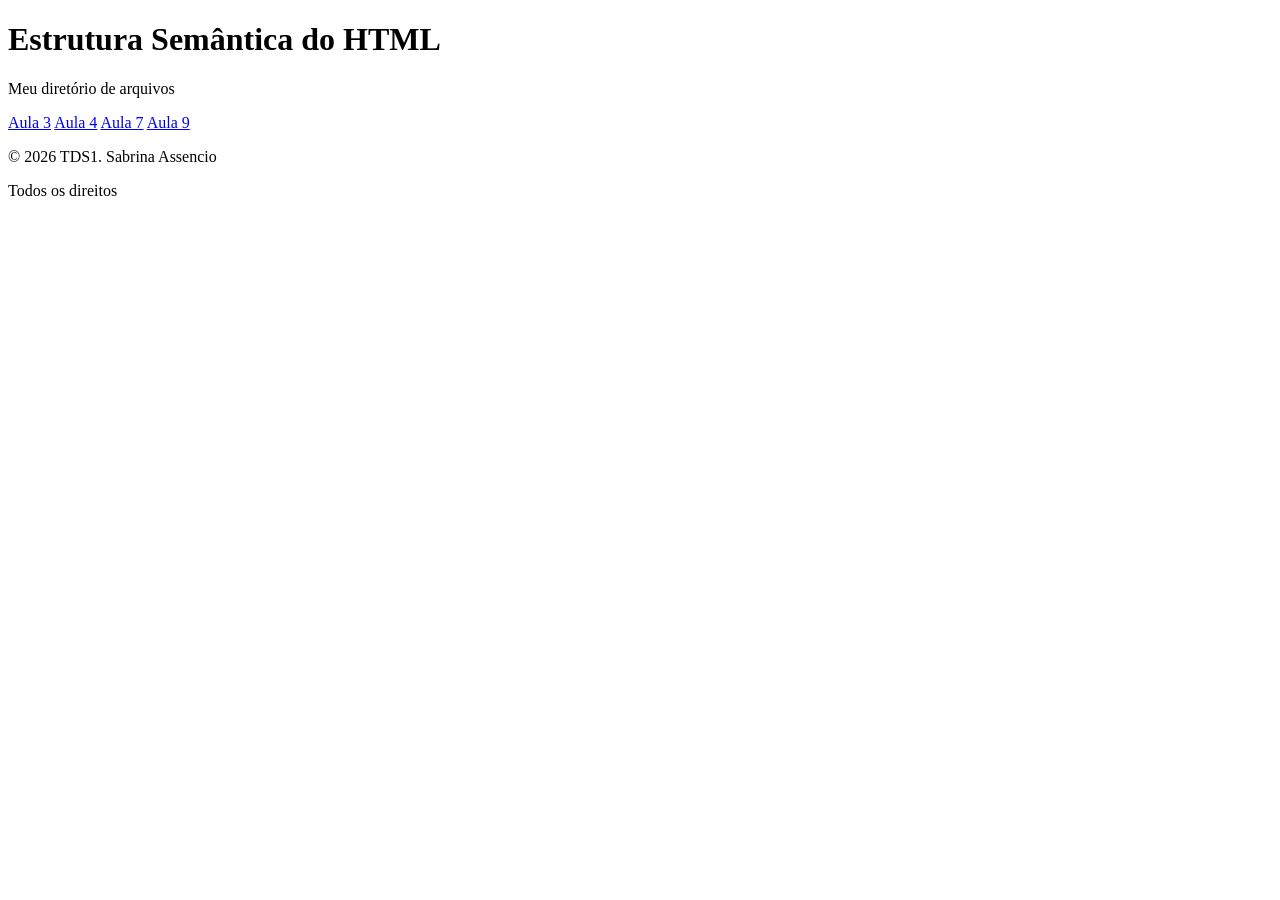
==== index.html @ 38d337f9 "Criação da aula 9 Adição de div e card  para destaque e produtos esgotado" ====
<!DOCTYPE html>
<html lang="pt-br">
<head>
    <meta charset="UTF-8">
    <meta name="viewport" content="width=device-width, initial-scale=1.0">
    <title>Estrutura Semântica do HTML</title>
</head>
<body>
    <!-- Cababeçalho da página - esta linha é um comentário -->
    <header>
        <h1>Estrutura Semântica do HTML</h1>
    </header>
    <!--Conteúdo principal da página-->
    <main>
        <p>Meu diretório de arquivos</p>
        <a href="/aula3/index.html">Aula 3</a>
          <a href="/aula4/index.html">Aula 4</a>
           <a href="/aula7/tabela.html">Aula 7</a>
           <a href="/aula9/index.html">Aula 9</a>
    </main>
    <!-- Rodapé da página esta linha é um comentário -->
    <footer>
        <p>&copy; 2026 TDS1. Sabrina Assencio</p>
        <p>Todos os direitos </p>
    </footer>
</body>
</html>
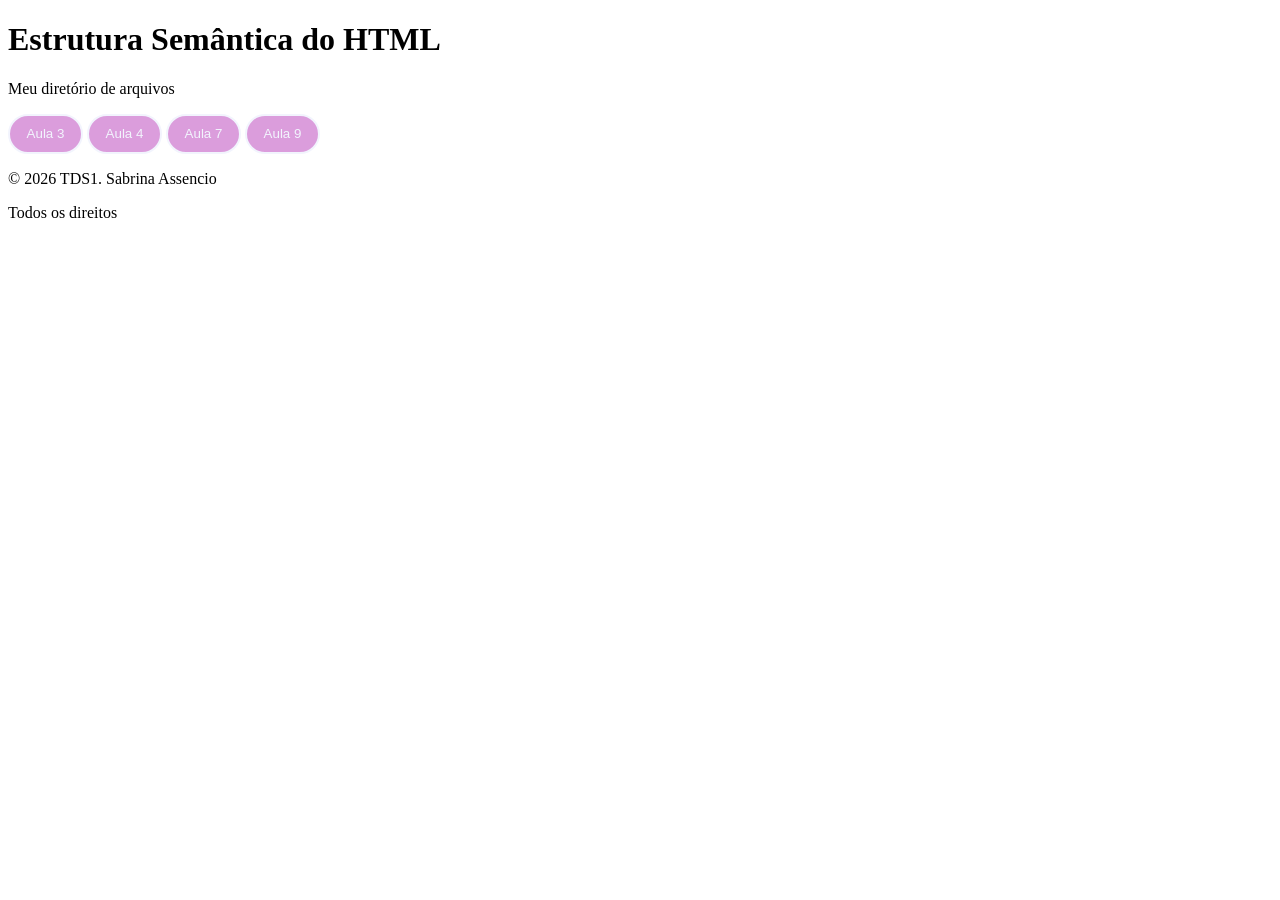
==== commit 41d07aa8: "Botões" ====
--- a/index.html
+++ b/index.html
@@ -13,10 +13,42 @@
     <!--Conteúdo principal da página-->
     <main>
         <p>Meu diretório de arquivos</p>
-        <a href="/aula3/index.html">Aula 3</a>
-          <a href="/aula4/index.html">Aula 4</a>
-           <a href="/aula7/tabela.html">Aula 7</a>
-           <a href="/aula9/index.html">Aula 9</a>
+        <a href="/aula3/index.html">
+            <button
+                 style = "background-color:
+             #da9bdcf8;
+             width: 75px; height : 40px;
+             color: #F2F4FD;
+             border : 2px solid #F2F4FD;
+             border-radius:35px">Aula 3</button></a>
+
+          <a href="/aula4/index.html">
+            <button
+                 style = "background-color:
+             #da9bdcf8;
+             width: 75px; height : 40px;
+             color: #F2F4FD;
+             border : 2px solid #F2F4FD;
+             border-radius:35px">Aula 4</button></a>
+
+           <a href="/aula7/tabela.html">
+            <button
+                 style = "background-color:
+             #da9bdcf8;
+             width: 75px; height : 40px;
+             color: #F2F4FD;
+             border : 2px solid #F2F4FD;
+             border-radius:35px">Aula 7</button></a>
+
+           <a href="./aula9/index.html">
+                <button
+                 style = "background-color:
+             #da9bdcf8;
+             width: 75px; height : 40px;
+             color: #F2F4FD;
+             border : 2px solid #F2F4FD;
+             border-radius:35px">Aula 9</button></a>
+
     </main>
     <!-- Rodapé da página esta linha é um comentário -->
     <footer>
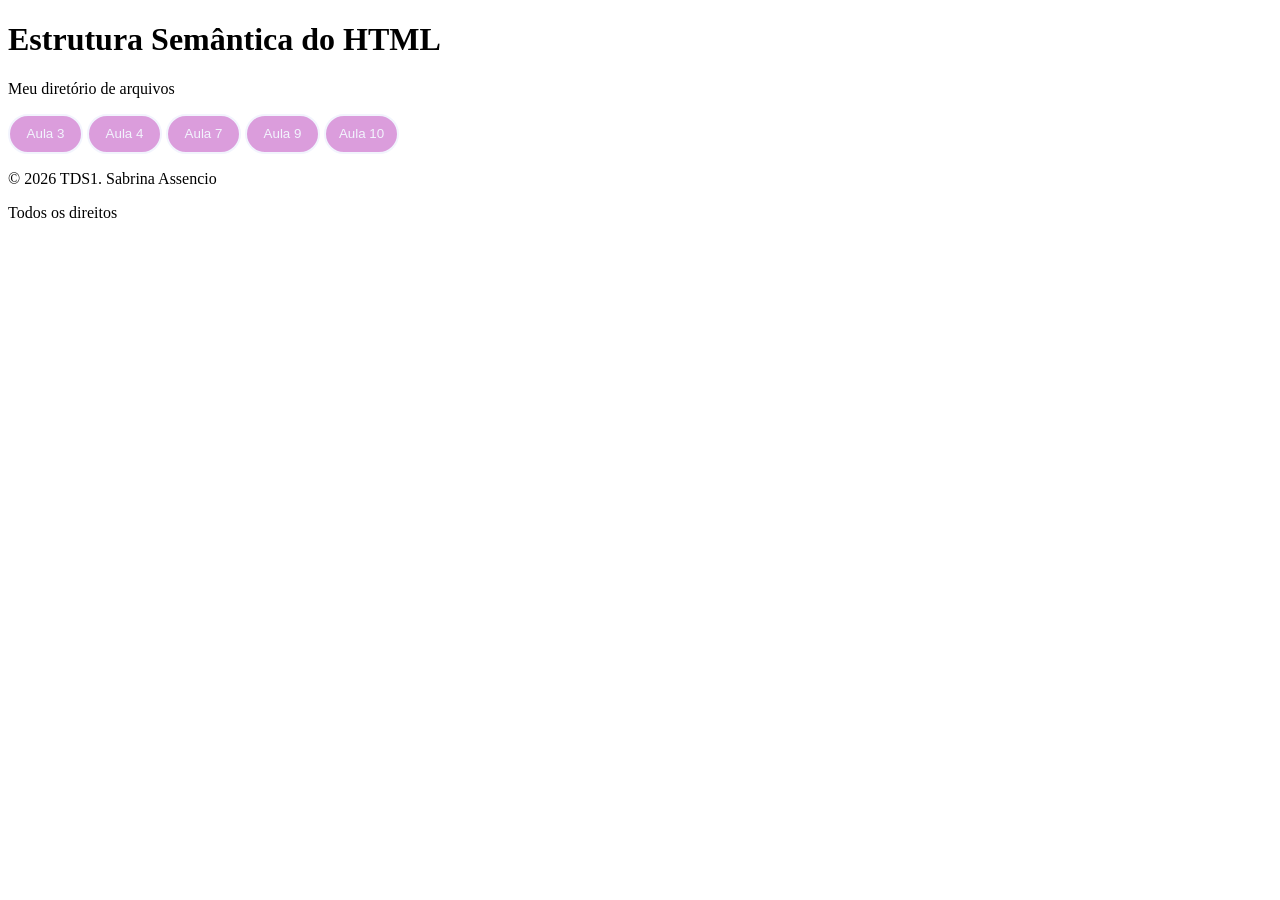
==== commit d4a09092: "Botões" ====
--- a/index.html
+++ b/index.html
@@ -49,6 +49,15 @@
              border : 2px solid #F2F4FD;
              border-radius:35px">Aula 9</button></a>
 
+             <a href="/aula10/comportamento.html">
+                 <button
+                 style = "background-color:
+             #da9bdcf8;
+             width: 75px; height : 40px;
+             color: #F2F4FD;
+             border : 2px solid #F2F4FD;
+             border-radius:35px">Aula 10</button></a>
+
     </main>
     <!-- Rodapé da página esta linha é um comentário -->
     <footer>
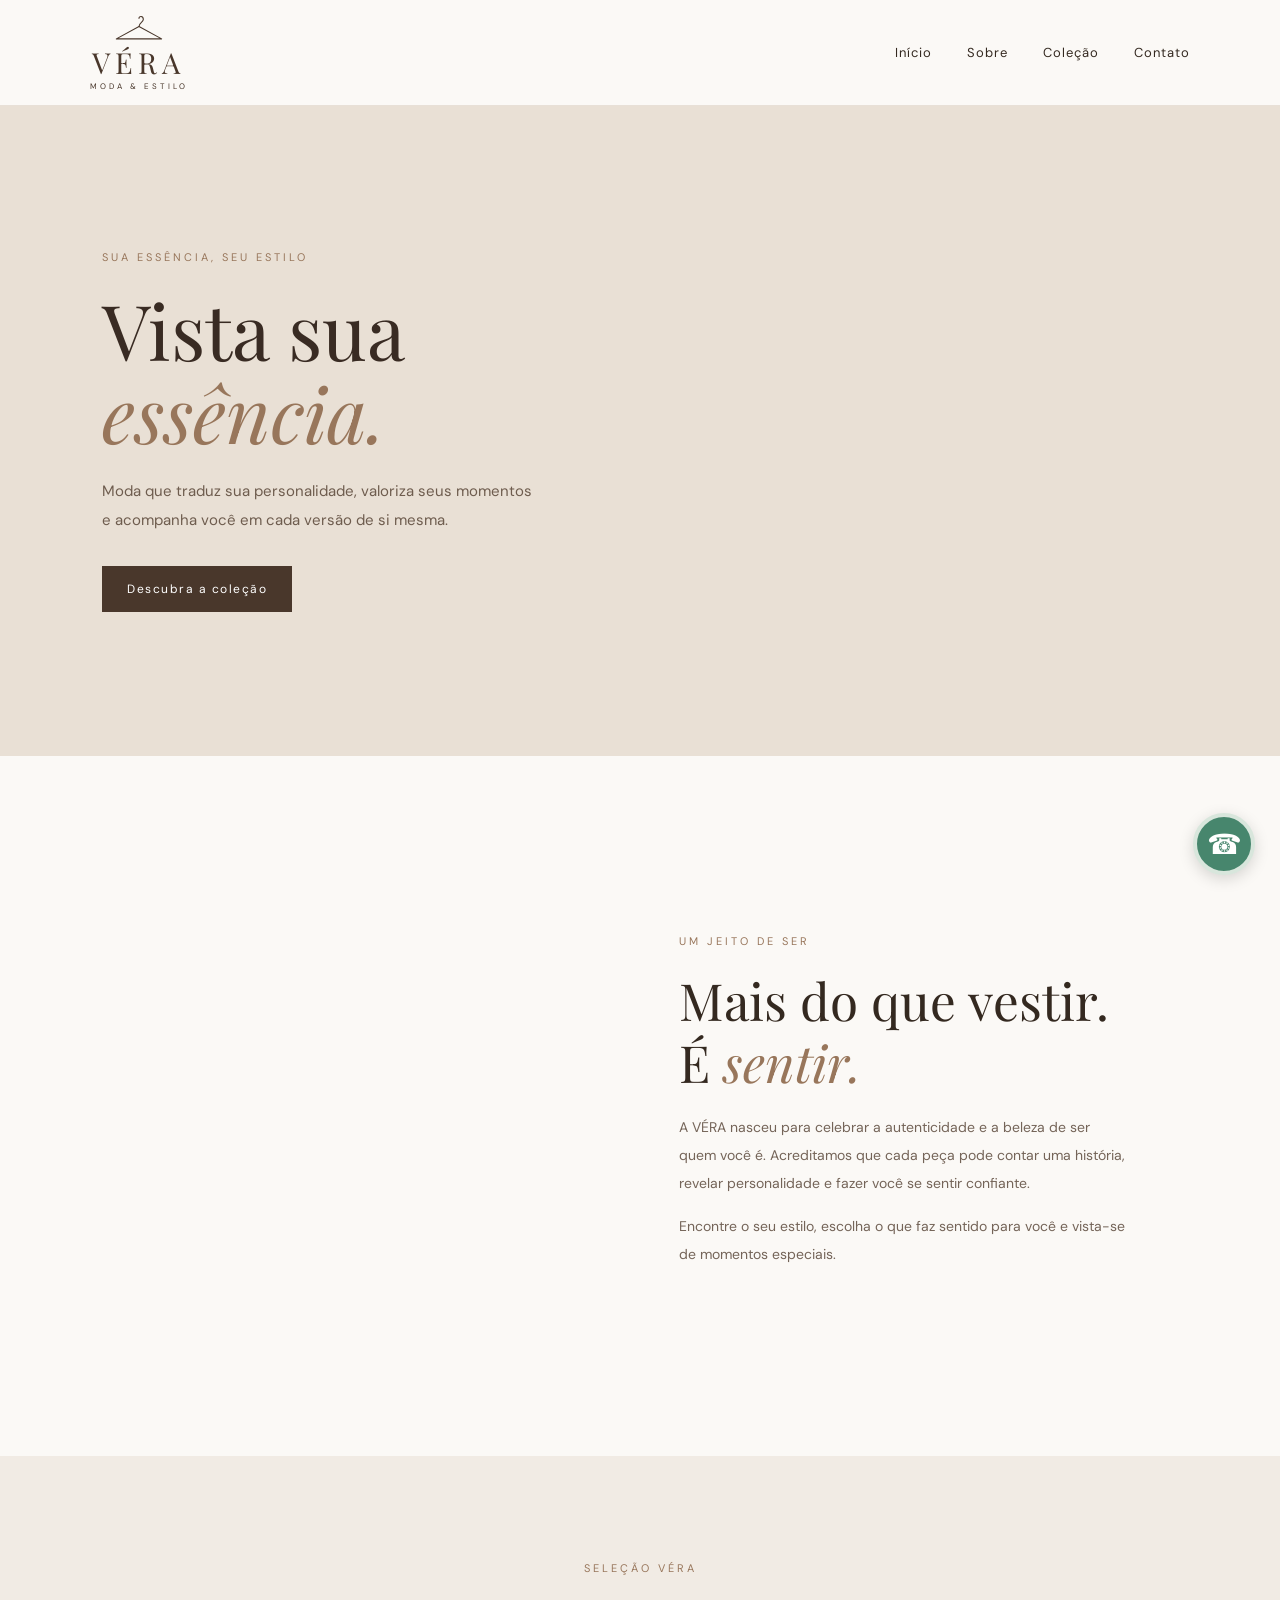
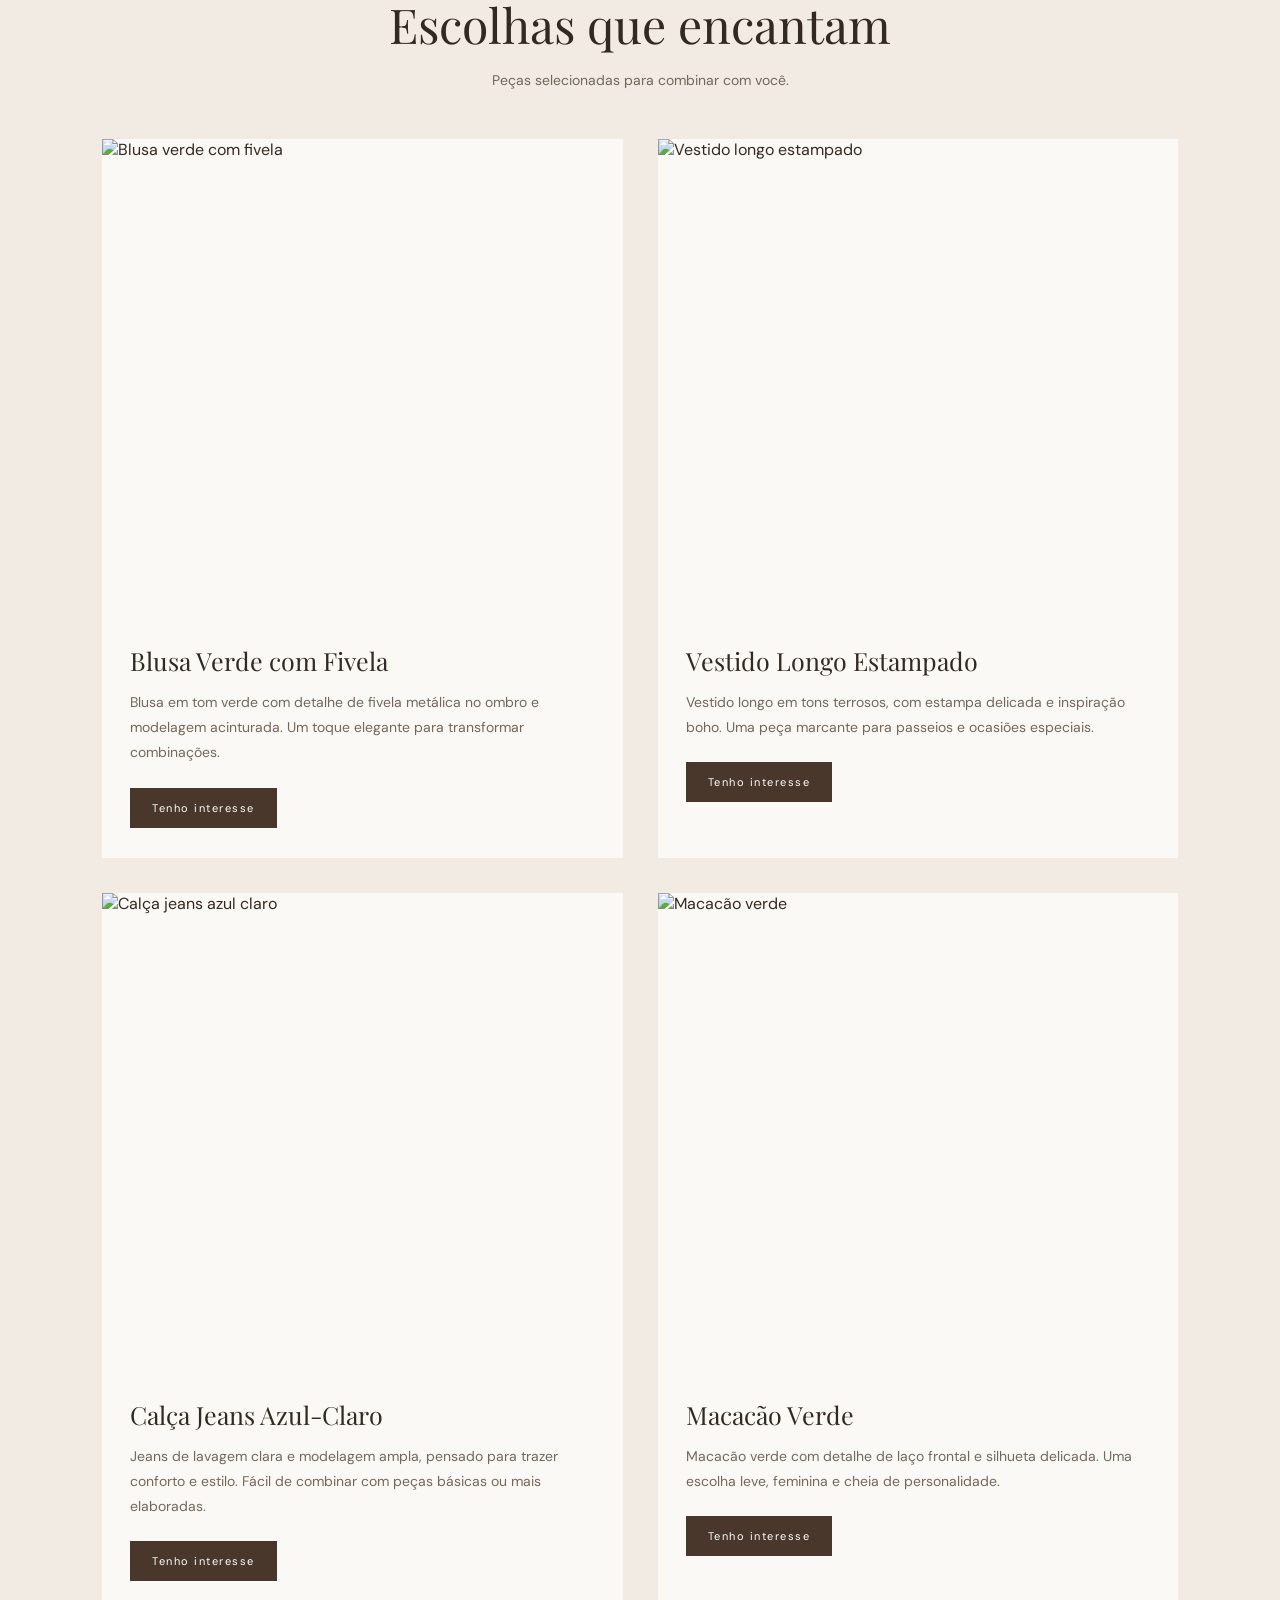
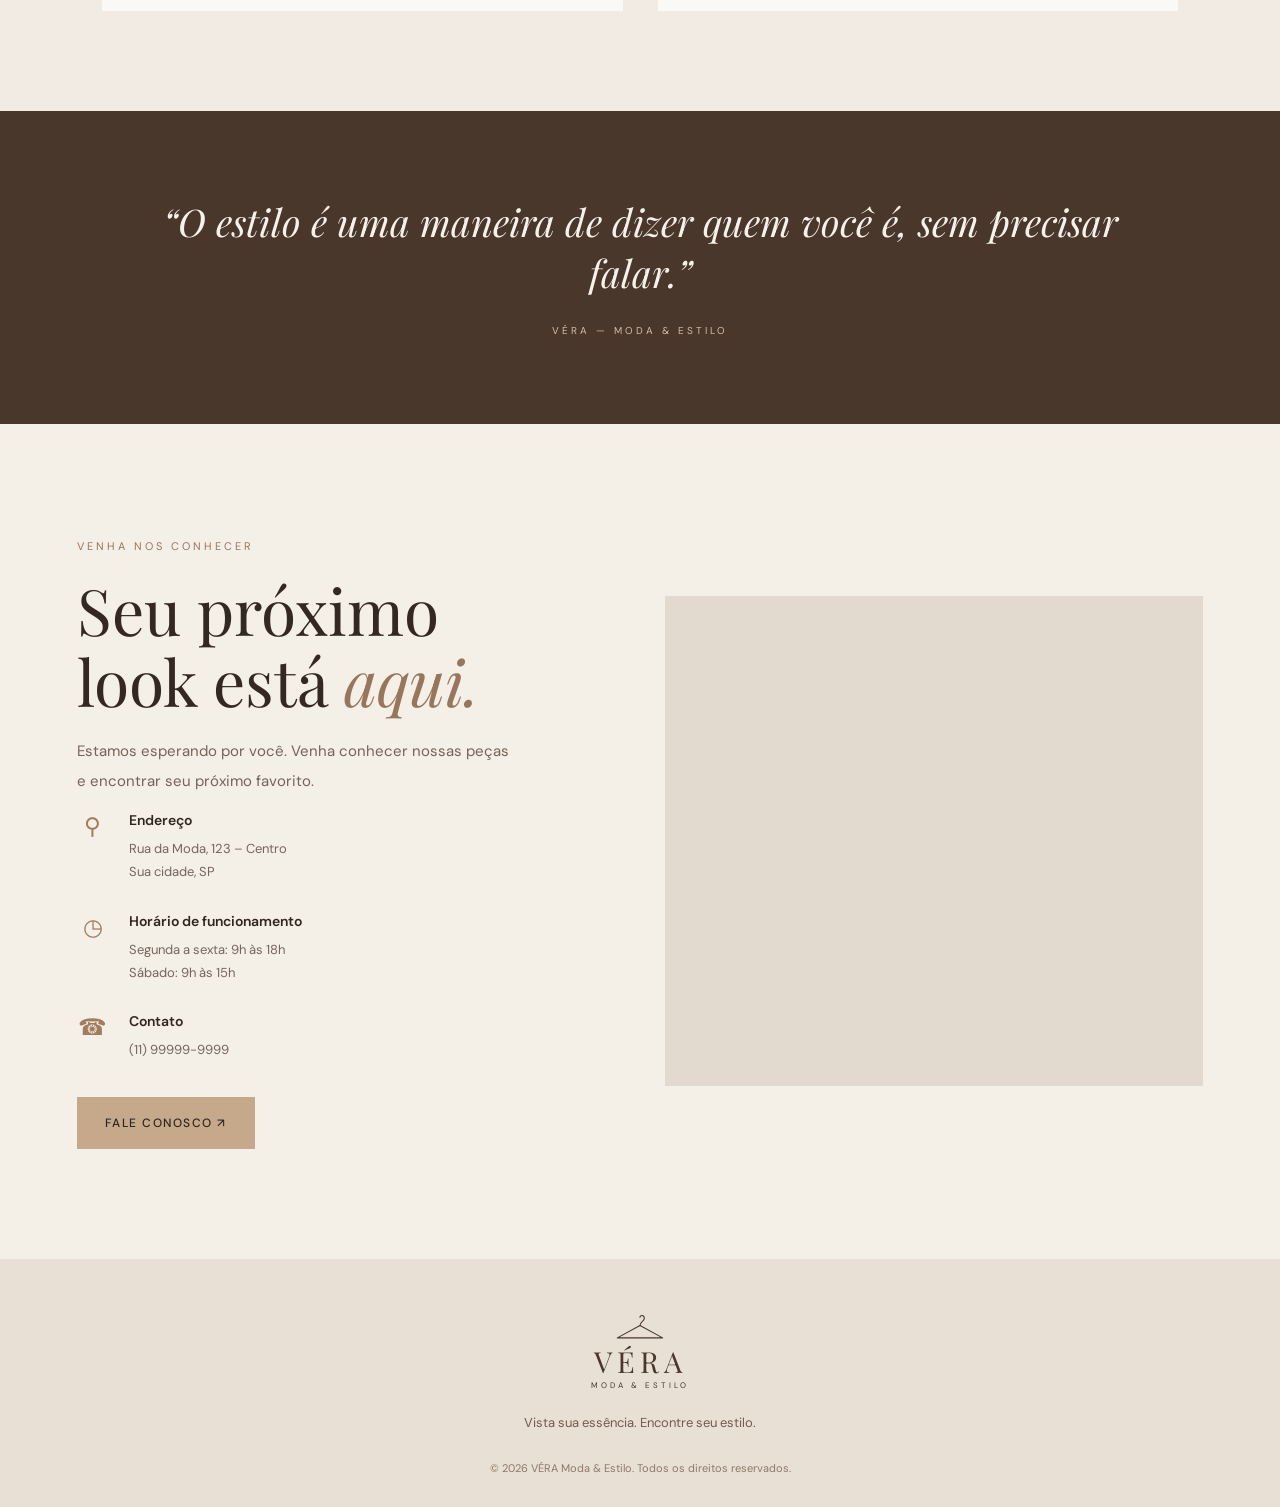
==== commit b3bfc042: "Aula - 14" ====
--- a/index.html
+++ b/index.html
@@ -1,68 +1,271 @@
+
 <!DOCTYPE html>
-<html lang="pt-br">
+<html lang="pt-BR">
 <head>
     <meta charset="UTF-8">
     <meta name="viewport" content="width=device-width, initial-scale=1.0">
-    <title>Estrutura Semântica do HTML</title>
+    <title>VÉRA | Moda & Estilo</title>
+
+    <link rel="preconnect" href="https://fonts.googleapis.com">
+    <link rel="preconnect" href="https://fonts.gstatic.com" crossorigin>
+
+    <link href="https://fonts.googleapis.com/css2?family=DM+Sans:wght@300;400;500;600&family=Playfair+Display:wght@400;500;600&display=swap" rel="stylesheet">
+
+    <link rel="stylesheet" href="estilo.css">
 </head>
 <body>
-    <!-- Cababeçalho da página - esta linha é um comentário -->
-    <header>
-        <h1>Estrutura Semântica do HTML</h1>
+
+    <!-- CABEÇALHO -->
+    <header class="cabecalho">
+
+        <a class="logo" href="#inicio">
+            <svg class="logo-icon" viewBox="0 0 100 55" fill="none" xmlns="http://www.w3.org/2000/svg">
+                <path d="M50 5 C50 0 58 0 58 7 C58 12 50 13 50 20" stroke="currentColor" stroke-width="2" stroke-linecap="round"/>
+                <path d="M50 20 L8 43 L92 43 L50 20" stroke="currentColor" stroke-width="2" stroke-linejoin="round" stroke-linecap="round"/>
+            </svg>
+            <span class="logo-name">VÉRA</span>
+            <span class="logo-sub">MODA & ESTILO</span>
+        </a>
+
+        <button class="menu-toggle" aria-label="Abrir menu" aria-expanded="false">☰</button>
+
+        <nav class="nav">
+            <a href="#inicio">Início</a>
+            <a href="#sobre">Sobre</a>
+            <a href="#colecao">Coleção</a>
+            <a href="#contato">Contato</a>
+        </nav>
+
     </header>
-    <!--Conteúdo principal da página-->
+
     <main>
-        <p>Meu diretório de arquivos</p>
-        <a href="/aula3/index.html">
-            <button
-                 style = "background-color:
-             #da9bdcf8;
-             width: 75px; height : 40px;
-             color: #F2F4FD;
-             border : 2px solid #F2F4FD;
-             border-radius:35px">Aula 3</button></a>
-
-          <a href="/aula4/index.html">
-            <button
-                 style = "background-color:
-             #da9bdcf8;
-             width: 75px; height : 40px;
-             color: #F2F4FD;
-             border : 2px solid #F2F4FD;
-             border-radius:35px">Aula 4</button></a>
-
-           <a href="/aula7/tabela.html">
-            <button
-                 style = "background-color:
-             #da9bdcf8;
-             width: 75px; height : 40px;
-             color: #F2F4FD;
-             border : 2px solid #F2F4FD;
-             border-radius:35px">Aula 7</button></a>
-
-           <a href="./aula9/index.html">
-                <button
-                 style = "background-color:
-             #da9bdcf8;
-             width: 75px; height : 40px;
-             color: #F2F4FD;
-             border : 2px solid #F2F4FD;
-             border-radius:35px">Aula 9</button></a>
-
-             <a href="/aula10/comportamento.html">
-                 <button
-                 style = "background-color:
-             #da9bdcf8;
-             width: 75px; height : 40px;
-             color: #F2F4FD;
-             border : 2px solid #F2F4FD;
-             border-radius:35px">Aula 10</button></a>
+
+        <!-- INÍCIO -->
+        <section class="hero" id="inicio">
+
+            <div class="hero-conteudo">
+                <span class="eyebrow">SUA ESSÊNCIA, SEU ESTILO</span>
+
+                <h1>Vista sua<br><em>essência.</em></h1>
+
+                <p>
+                    Moda que traduz sua personalidade, valoriza seus momentos
+                    e acompanha você em cada versão de si mesma.
+                </p>
+
+                <a class="botao" href="#colecao">Descubra a coleção</a>
+            </div>
+
+            <div class="hero-imagem"></div>
+
+        </section>
+
+        <!-- SOBRE -->
+        <section class="sobre" id="sobre">
+
+            <div class="sobre-imagem"></div>
+
+            <div class="sobre-texto">
+                <span class="eyebrow">UM JEITO DE SER</span>
+
+                <h2>Mais do que vestir.<br>É <em>sentir.</em></h2>
+
+                <p>
+                    A VÉRA nasceu para celebrar a autenticidade e a beleza
+                    de ser quem você é. Acreditamos que cada peça pode
+                    contar uma história, revelar personalidade e fazer
+                    você se sentir confiante.
+                </p>
+
+                <p>
+                    Encontre o seu estilo, escolha o que faz sentido para
+                    você e vista-se de momentos especiais.
+                </p>
+            </div>
+
+        </section>
+
+        <!-- COLEÇÃO -->
+        <section class="colecao" id="colecao">
+
+            <div class="titulo-colecao">
+                <span class="eyebrow">SELEÇÃO VÉRA</span>
+                <h2>Escolhas que encantam</h2>
+                <p>Peças selecionadas para combinar com você.</p>
+            </div>
+
+            <div class="produtos">
+
+                <article class="produto">
+                    <img src="imagens/blusa-verde.webp" alt="Blusa verde com fivela">
+                    <div class="produto-info">
+                        <h3>Blusa Verde com Fivela</h3>
+                        <p>
+                            Blusa em tom verde com detalhe de fivela
+                            metálica no ombro e modelagem acinturada.
+                            Um toque elegante para transformar combinações.
+                        </p>
+                        <a class="botao-comprar" href="https://wa.me/5511999999999?text=Olá!%20Tenho%20interesse%20na%20Blusa%20Verde%20com%20Fivela." target="_blank">
+                            Tenho interesse
+                        </a>
+                    </div>
+                </article>
+
+                <article class="produto">
+                    <img src="imagens/vestido-longo.webp" alt="Vestido longo estampado">
+                    <div class="produto-info">
+                        <h3>Vestido Longo Estampado</h3>
+                        <p>
+                            Vestido longo em tons terrosos, com estampa
+                            delicada e inspiração boho. Uma peça marcante
+                            para passeios e ocasiões especiais.
+                        </p>
+                        <a class="botao-comprar" href="https://wa.me/5511999999999?text=Olá!%20Tenho%20interesse%20no%20Vestido%20Longo%20Estampado." target="_blank">
+                            Tenho interesse
+                        </a>
+                    </div>
+                </article>
+
+                <article class="produto">
+                    <img src="imagens/calca-jeans.jpg" alt="Calça jeans azul claro">
+                    <div class="produto-info">
+                        <h3>Calça Jeans Azul-Claro</h3>
+                        <p>
+                            Jeans de lavagem clara e modelagem ampla,
+                            pensado para trazer conforto e estilo.
+                            Fácil de combinar com peças básicas
+                            ou mais elaboradas.
+                        </p>
+                        <a class="botao-comprar" href="https://wa.me/5511999999999?text=Olá!%20Tenho%20interesse%20na%20Calça%20Jeans%20Azul-Claro." target="_blank">
+                            Tenho interesse
+                        </a>
+                    </div>
+                </article>
+
+                <article class="produto">
+                    <img src="imagens/macacao-verde.jpg" alt="Macacão verde">
+                    <div class="produto-info">
+                        <h3>Macacão Verde</h3>
+                        <p>
+                            Macacão verde com detalhe de laço frontal
+                            e silhueta delicada. Uma escolha leve,
+                            feminina e cheia de personalidade.
+                        </p>
+                        <a class="botao-comprar" href="https://wa.me/5511999999999?text=Olá!%20Tenho%20interesse%20no%20Macacão%20Verde." target="_blank">
+                            Tenho interesse
+                        </a>
+                    </div>
+                </article>
+
+            </div>
+
+        </section>
+
+        <!-- FRASE -->
+        <section class="frase">
+            <p>
+                “O estilo é uma maneira de dizer quem você é,
+                sem precisar falar.”
+            </p>
+            <span>VÉRA — MODA & ESTILO</span>
+        </section>
+
+        <!-- CONTATO COM MAPA -->
+        <section class="contato" id="contato">
+
+            <div class="contato-texto">
+
+                <span class="eyebrow">VENHA NOS CONHECER</span>
+
+                <h2>Seu próximo<br>look está <em>aqui.</em></h2>
+
+                <p class="contato-intro">
+                    Estamos esperando por você. Venha conhecer
+                    nossas peças e encontrar seu próximo favorito.
+                </p>
+
+                <div class="informacoes-contato">
+
+                    <div class="item-contato">
+                        <span class="icone-contato">⚲</span>
+                        <div>
+                            <h3>Endereço</h3>
+                            <p>Rua da Moda, 123 – Centro</p>
+                            <p>Sua cidade, SP</p>
+                        </div>
+                    </div>
+
+                    <div class="item-contato">
+                        <span class="icone-contato">◷</span>
+                        <div>
+                            <h3>Horário de funcionamento</h3>
+                            <p>Segunda a sexta: 9h às 18h</p>
+                            <p>Sábado: 9h às 15h</p>
+                        </div>
+                    </div>
+
+                    <div class="item-contato">
+                        <span class="icone-contato">☎</span>
+                        <div>
+                            <h3>Contato</h3>
+                            <p>(11) 99999-9999</p>
+                        </div>
+                    </div>
+
+                </div>
+
+                <a class="botao contato-botao" href="https://wa.me/5511999999999" target="_blank">
+                    FALE CONOSCO ↗
+                </a>
+
+            </div>
+
+            <!-- MAPA -->
+            <div class="mapa">
+                <iframe
+                    src="https://maps.google.com/maps?q=Sao%20Paulo%20SP&t=&z=13&ie=UTF8&iwloc=&output=embed"
+                    width="100%"
+                    height="100%"
+                    style="border:0;"
+                    allowfullscreen=""
+                    loading="lazy"
+                    referrerpolicy="no-referrer-when-downgrade">
+                </iframe>
+            </div>
+
+        </section>
 
     </main>
-    <!-- Rodapé da página esta linha é um comentário -->
-    <footer>
-        <p>&copy; 2026 TDS1. Sabrina Assencio</p>
-        <p>Todos os direitos </p>
+
+    <!-- BOTÃO FLUTUANTE -->
+    <a class="whatsapp-flutuante"
+       href="https://wa.me/5511999999999"
+       target="_blank"
+       aria-label="Fale conosco pelo WhatsApp">
+
+        <span>☎</span>
+
+    </a>
+
+    <!-- RODAPÉ -->
+    <footer class="rodape">
+
+        <a class="logo logo-footer" href="#inicio">
+            <svg class="logo-icon" viewBox="0 0 100 55" fill="none" xmlns="http://www.w3.org/2000/svg">
+                <path d="M50 5 C50 0 58 0 58 7 C58 12 50 13 50 20" stroke="currentColor" stroke-width="2" stroke-linecap="round"/>
+                <path d="M50 20 L8 43 L92 43 L50 20" stroke="currentColor" stroke-width="2" stroke-linejoin="round" stroke-linecap="round"/>
+            </svg>
+            <span class="logo-name">VÉRA</span>
+            <span class="logo-sub">MODA & ESTILO</span>
+        </a>
+
+        <p>Vista sua essência. Encontre seu estilo.</p>
+
+        <small>© 2026 VÉRA Moda & Estilo. Todos os direitos reservados.</small>
+
     </footer>
+
+    <script src="script.js"></script>
+
 </body>
-</html>+</html>
--- a/estilo.css
+++ b/estilo.css
@@ -0,0 +1,511 @@
+
+/* CONFIGURAÇÕES GERAIS */
+* {
+    margin: 0;
+    padding: 0;
+    box-sizing: border-box;
+}
+
+html {
+    scroll-behavior: smooth;
+}
+
+body {
+    font-family: 'DM Sans', sans-serif;
+    color: #342920;
+    background: #fbf9f6;
+}
+
+a {
+    color: inherit;
+}
+
+/* CABEÇALHO */
+.cabecalho {
+    min-height: 100px;
+    padding: 15px 7%;
+    display: flex;
+    justify-content: space-between;
+    align-items: center;
+    background: #fbf9f6;
+    position: sticky;
+    top: 0;
+    z-index: 20;
+    border-bottom: 1px solid #e8e0d7;
+}
+
+.logo {
+    display: flex;
+    flex-direction: column;
+    align-items: center;
+    text-decoration: none;
+    color: #49372b;
+    line-height: 1;
+}
+
+.logo-icon {
+    width: 54px;
+    height: 31px;
+    margin-bottom: 2px;
+}
+
+.logo-name {
+    font-family: 'Playfair Display', serif;
+    font-size: 29px;
+    letter-spacing: 5px;
+}
+
+.logo-sub {
+    font-size: 8px;
+    letter-spacing: 3px;
+    margin-top: 5px;
+}
+
+.nav {
+    display: flex;
+    gap: 35px;
+    align-items: center;
+}
+
+.nav a {
+    text-decoration: none;
+    font-size: 13px;
+    letter-spacing: 1px;
+    transition: color .25s;
+}
+
+.nav a:hover {
+    color: #a17d5e;
+}
+
+.menu-toggle {
+    display: none;
+    border: 0;
+    background: transparent;
+    font-size: 27px;
+    color: #49372b;
+    cursor: pointer;
+}
+
+/* INÍCIO */
+.hero {
+    min-height: 650px;
+    display: grid;
+    grid-template-columns: 1fr 1fr;
+    background: #e9e0d5;
+}
+
+.hero-conteudo {
+    display: flex;
+    flex-direction: column;
+    align-items: flex-start;
+    justify-content: center;
+    padding: 80px 12% 80px 16%;
+}
+
+.eyebrow {
+    color: #98765b;
+    font-size: 11px;
+    letter-spacing: 3px;
+}
+
+h1, h2, .produto-info h3 {
+    font-family: 'Playfair Display', serif;
+    font-weight: 400;
+}
+
+.hero h1 {
+    font-size: clamp(48px, 6vw, 82px);
+    line-height: 1.08;
+    margin: 24px 0;
+    color: #392b23;
+}
+
+.hero h1 em, h2 em {
+    color: #98765b;
+    font-weight: 400;
+}
+
+.hero p {
+    max-width: 430px;
+    color: #6e5c4e;
+    line-height: 1.9;
+    font-size: 15px;
+    margin-bottom: 32px;
+}
+
+.botao, .botao-comprar {
+    display: inline-block;
+    padding: 15px 25px;
+    text-decoration: none;
+    background: #49372b;
+    color: #fff;
+    font-size: 12px;
+    letter-spacing: 1.5px;
+    transition: background .3s;
+}
+
+.botao:hover, .botao-comprar:hover {
+    background: #8a6b51;
+}
+
+.hero-imagem {
+    min-height: 650px;
+    background: url('https://images.unsplash.com/photo-1483985988355-763728e1935b?auto=format&fit=crop&w=1200&q=85') center 30%/cover no-repeat;
+}
+
+/* SOBRE */
+.sobre {
+    display: grid;
+    grid-template-columns: 1fr 1fr;
+    gap: 8%;
+    align-items: center;
+    padding: 110px 12%;
+}
+
+.sobre-imagem {
+    min-height: 480px;
+    background: url('https://images.unsplash.com/photo-1490481651871-ab68de25d43d?auto=format&fit=crop&w=1000&q=85') center/cover no-repeat;
+}
+
+.sobre-texto h2, .contato h2 {
+    font-size: clamp(38px, 4vw, 58px);
+    line-height: 1.2;
+    margin: 20px 0;
+}
+
+.sobre-texto p, .contato-texto p {
+    font-size: 14px;
+    line-height: 2;
+    color: #746458;
+    margin-bottom: 15px;
+}
+
+/* COLEÇÃO */
+.colecao {
+    padding: 100px 8%;
+    background: #f1ebe4;
+}
+
+.titulo-colecao {
+    text-align: center;
+    margin-bottom: 50px;
+}
+
+.titulo-colecao h2 {
+    font-size: clamp(34px, 4vw, 48px);
+    margin: 15px 0;
+}
+
+.titulo-colecao p {
+    color: #75665b;
+    font-size: 14px;
+}
+
+.produtos {
+    display: grid;
+    grid-template-columns: repeat(2, minmax(0, 1fr));
+    gap: 35px;
+    max-width: 1150px;
+    margin: auto;
+}
+
+.produto {
+    background: #fbf9f6;
+    overflow: hidden;
+    transition: transform .3s;
+}
+
+.produto:hover {
+    transform: translateY(-5px);
+}
+
+.produto img {
+    width: 100%;
+    height: 480px;
+    object-fit: cover;
+    display: block;
+}
+
+.produto-info {
+    padding: 25px 28px 30px;
+}
+
+.produto-info h3 {
+    font-size: 25px;
+    margin-bottom: 13px;
+}
+
+.produto-info p {
+    font-size: 14px;
+    color: #75665b;
+    line-height: 1.8;
+    margin-bottom: 22px;
+}
+
+.botao-comprar {
+    font-size: 11px;
+    padding: 13px 22px;
+}
+
+/* FRASE */
+.frase {
+    padding: 85px 10%;
+    text-align: center;
+    background: #49372b;
+    color: #f7f1ea;
+}
+
+.frase p {
+    font-family: 'Playfair Display', serif;
+    font-style: italic;
+    font-size: clamp(25px, 3vw, 38px);
+    margin-bottom: 20px;
+}
+
+.frase span {
+    font-size: 10px;
+    letter-spacing: 3px;
+    color: #d2bda9;
+}
+
+/* CONTATO */
+.contato {
+    padding: 110px 6%;
+    background: #f4efe7;
+    display: grid;
+    grid-template-columns: 1fr 1fr;
+    gap: 50px;
+    align-items: center;
+}
+
+.contato-texto {
+    max-width: 530px;
+}
+
+.contato h2 {
+    font-size: clamp(45px, 5vw, 65px);
+    margin: 20px 0;
+    line-height: 1.1;
+}
+
+.contato-intro {
+    max-width: 440px;
+    margin-bottom: 35px;
+    font-size: 15px !important;
+}
+
+.informacoes-contato {
+    display: flex;
+    flex-direction: column;
+    gap: 28px;
+    margin-bottom: 35px;
+}
+
+.item-contato {
+    display: flex;
+    gap: 20px;
+    align-items: flex-start;
+}
+
+.icone-contato {
+    min-width: 32px;
+    color: #a17d5e;
+    font-size: 23px;
+    text-align: center;
+}
+
+.item-contato h3 {
+    font-family: 'DM Sans', sans-serif;
+    font-size: 14px;
+    font-weight: 600;
+    margin-bottom: 8px;
+    color: #30251f;
+}
+
+.item-contato p {
+    color: #75665b;
+    font-size: 13px;
+    line-height: 1.8;
+    margin: 0;
+}
+
+.contato-botao {
+    padding: 18px 28px;
+    background: #c6a98b;
+    color: #2e241d;
+    font-weight: 500;
+}
+
+.contato-botao:hover {
+    background: #a17d5e;
+    color: white;
+}
+
+/* MAPA */
+.mapa {
+    width: 100%;
+    height: 490px;
+    overflow: hidden;
+    background: #e2d9cf;
+}
+
+.mapa iframe {
+    width: 100%;
+    height: 100%;
+    border: none;
+}
+
+/* WHATSAPP FLUTUANTE */
+.whatsapp-flutuante {
+    position: fixed;
+    bottom: 25px;
+    right: 25px;
+    width: 62px;
+    height: 62px;
+    border-radius: 50%;
+    background: #47866d;
+    color: white;
+    text-decoration: none;
+    display: flex;
+    justify-content: center;
+    align-items: center;
+    font-size: 28px;
+    z-index: 100;
+    border: 4px solid #d8e6dc;
+    box-shadow: 0 4px 15px rgba(0,0,0,.15);
+    transition: transform .3s, background .3s;
+}
+
+.whatsapp-flutuante:hover {
+    transform: scale(1.1);
+    background: #35745c;
+}
+
+/* RODAPÉ */
+.rodape {
+    text-align: center;
+    padding: 55px 20px 30px;
+    background: #e9e0d5;
+}
+
+.logo-footer {
+    margin: 0 auto 25px;
+}
+
+.rodape p {
+    color: #6e5c4e;
+    font-size: 13px;
+    margin-bottom: 25px;
+}
+
+.rodape small {
+    font-size: 11px;
+    color: #8b7868;
+}
+
+/* RESPONSIVIDADE */
+@media (max-width: 800px) {
+
+    .cabecalho {
+        min-height: 85px;
+        padding: 12px 6%;
+    }
+
+    .menu-toggle {
+        display: block;
+    }
+
+    .nav {
+        display: none;
+        position: absolute;
+        top: 100%;
+        left: 0;
+        right: 0;
+        background: #fbf9f6;
+        padding: 22px;
+        flex-direction: column;
+        gap: 22px;
+        border-bottom: 1px solid #e8e0d7;
+    }
+
+    .nav.open {
+        display: flex;
+    }
+
+    .hero {
+        grid-template-columns: 1fr;
+    }
+
+    .hero-conteudo {
+        padding: 70px 8%;
+    }
+
+    .hero-imagem {
+        min-height: 420px;
+    }
+
+    .sobre {
+        grid-template-columns: 1fr;
+        padding: 70px 8%;
+        gap: 35px;
+    }
+
+    .sobre-imagem {
+        min-height: 350px;
+    }
+
+    .colecao {
+        padding: 70px 6%;
+    }
+
+    .produtos {
+        grid-template-columns: 1fr;
+        gap: 25px;
+    }
+
+    .produto img {
+        height: 430px;
+    }
+
+    .contato {
+        grid-template-columns: 1fr;
+        padding: 75px 8%;
+        gap: 40px;
+    }
+
+    .mapa {
+        height: 400px;
+    }
+}
+
+/* CELULARES */
+@media (max-width: 480px) {
+
+    .produto img {
+        height: 350px;
+    }
+
+    .hero-imagem {
+        min-height: 330px;
+    }
+
+    .sobre-imagem {
+        min-height: 300px;
+    }
+
+    .contato h2 {
+        font-size: 43px;
+    }
+
+    .mapa {
+        height: 350px;
+    }
+
+    .whatsapp-flutuante {
+        width: 56px;
+        height: 56px;
+        right: 15px;
+        bottom: 15px;
+    }
+}
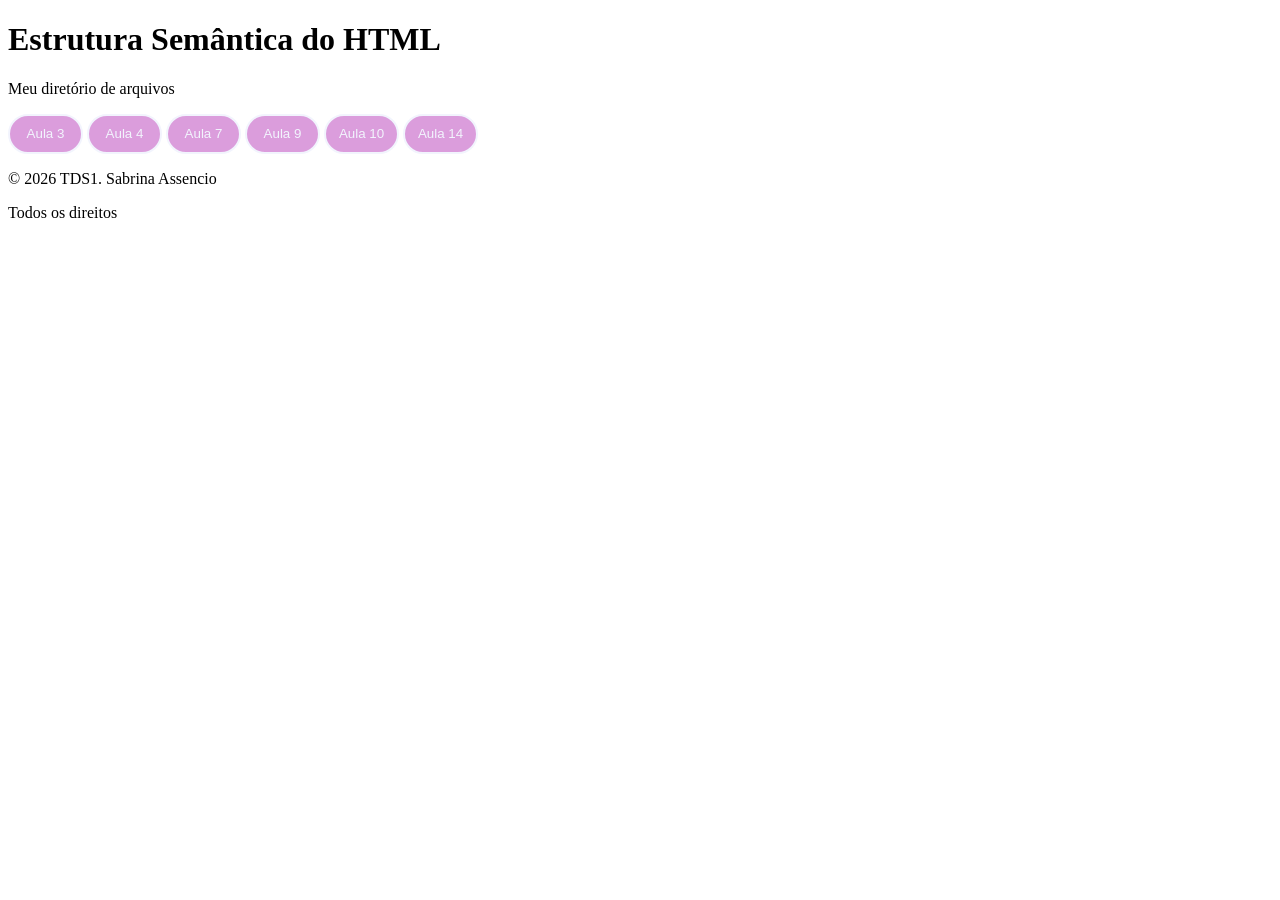
==== commit cf76ef8a: "Add files via upload" ====
--- a/index.html
+++ b/index.html
@@ -1,271 +1,78 @@
-
 <!DOCTYPE html>
-<html lang="pt-BR">
+<html lang="pt-br">
 <head>
     <meta charset="UTF-8">
     <meta name="viewport" content="width=device-width, initial-scale=1.0">
-    <title>VÉRA | Moda & Estilo</title>
-
-    <link rel="preconnect" href="https://fonts.googleapis.com">
-    <link rel="preconnect" href="https://fonts.gstatic.com" crossorigin>
-
-    <link href="https://fonts.googleapis.com/css2?family=DM+Sans:wght@300;400;500;600&family=Playfair+Display:wght@400;500;600&display=swap" rel="stylesheet">
-
-    <link rel="stylesheet" href="estilo.css">
+    <title>Estrutura Semântica do HTML</title>
 </head>
 <body>
+    <!-- Cababeçalho da página - esta linha é um comentário -->
+    <header>
+        <h1>Estrutura Semântica do HTML</h1>
+    </header>
+    <!--Conteúdo principal da página-->
+    <main>
+        <p>Meu diretório de arquivos</p>
+        <a href="/aula3/index.html">
+            <button
+                 style = "background-color:
+             #da9bdcf8;
+             width: 75px; height : 40px;
+             color: #F2F4FD;
+             border : 2px solid #F2F4FD;
+             border-radius:35px">Aula 3</button></a>
 
-    <!-- CABEÇALHO -->
-    <header class="cabecalho">
+          <a href="/aula4/index.html">
+            <button
+                 style = "background-color:
+             #da9bdcf8;
+             width: 75px; height : 40px;
+             color: #F2F4FD;
+             border : 2px solid #F2F4FD;
+             border-radius:35px">Aula 4</button></a>
 
-        <a class="logo" href="#inicio">
-            <svg class="logo-icon" viewBox="0 0 100 55" fill="none" xmlns="http://www.w3.org/2000/svg">
-                <path d="M50 5 C50 0 58 0 58 7 C58 12 50 13 50 20" stroke="currentColor" stroke-width="2" stroke-linecap="round"/>
-                <path d="M50 20 L8 43 L92 43 L50 20" stroke="currentColor" stroke-width="2" stroke-linejoin="round" stroke-linecap="round"/>
-            </svg>
-            <span class="logo-name">VÉRA</span>
-            <span class="logo-sub">MODA & ESTILO</span>
-        </a>
+           <a href="/aula7/tabela.html">
+            <button
+                 style = "background-color:
+             #da9bdcf8;
+             width: 75px; height : 40px;
+             color: #F2F4FD;
+             border : 2px solid #F2F4FD;
+             border-radius:35px">Aula 7</button></a>
 
-        <button class="menu-toggle" aria-label="Abrir menu" aria-expanded="false">☰</button>
+           <a href="./aula9/index.html">
+                <button
+                 style = "background-color:
+             #da9bdcf8;
+             width: 75px; height : 40px;
+             color: #F2F4FD;
+             border : 2px solid #F2F4FD;
+             border-radius:35px">Aula 9</button></a>
 
-        <nav class="nav">
-            <a href="#inicio">Início</a>
-            <a href="#sobre">Sobre</a>
-            <a href="#colecao">Coleção</a>
-            <a href="#contato">Contato</a>
-        </nav>
+             <a href="./aula10/comportamento.html">
+                 <button
+                 style = "background-color:
+             #da9bdcf8;
+             width: 75px; height : 40px;
+             color: #F2F4FD;
+             border : 2px solid #F2F4FD;
+             border-radius:35px">Aula 10</button></a>
 
-    </header>
+              <a href="./aula14/css.html">
+                 <button
+                 style = "background-color:
+             #da9bdcf8;
+             width: 75px; height : 40px;
+             color: #F2F4FD;
+             border : 2px solid #F2F4FD;
+             border-radius:35px">Aula 14</button></a>
 
-    <main>
-
-        <!-- INÍCIO -->
-        <section class="hero" id="inicio">
-
-            <div class="hero-conteudo">
-                <span class="eyebrow">SUA ESSÊNCIA, SEU ESTILO</span>
-
-                <h1>Vista sua<br><em>essência.</em></h1>
-
-                <p>
-                    Moda que traduz sua personalidade, valoriza seus momentos
-                    e acompanha você em cada versão de si mesma.
-                </p>
-
-                <a class="botao" href="#colecao">Descubra a coleção</a>
-            </div>
-
-            <div class="hero-imagem"></div>
-
-        </section>
-
-        <!-- SOBRE -->
-        <section class="sobre" id="sobre">
-
-            <div class="sobre-imagem"></div>
-
-            <div class="sobre-texto">
-                <span class="eyebrow">UM JEITO DE SER</span>
-
-                <h2>Mais do que vestir.<br>É <em>sentir.</em></h2>
-
-                <p>
-                    A VÉRA nasceu para celebrar a autenticidade e a beleza
-                    de ser quem você é. Acreditamos que cada peça pode
-                    contar uma história, revelar personalidade e fazer
-                    você se sentir confiante.
-                </p>
-
-                <p>
-                    Encontre o seu estilo, escolha o que faz sentido para
-                    você e vista-se de momentos especiais.
-                </p>
-            </div>
-
-        </section>
-
-        <!-- COLEÇÃO -->
-        <section class="colecao" id="colecao">
-
-            <div class="titulo-colecao">
-                <span class="eyebrow">SELEÇÃO VÉRA</span>
-                <h2>Escolhas que encantam</h2>
-                <p>Peças selecionadas para combinar com você.</p>
-            </div>
-
-            <div class="produtos">
-
-                <article class="produto">
-                    <img src="imagens/blusa-verde.webp" alt="Blusa verde com fivela">
-                    <div class="produto-info">
-                        <h3>Blusa Verde com Fivela</h3>
-                        <p>
-                            Blusa em tom verde com detalhe de fivela
-                            metálica no ombro e modelagem acinturada.
-                            Um toque elegante para transformar combinações.
-                        </p>
-                        <a class="botao-comprar" href="https://wa.me/5511999999999?text=Olá!%20Tenho%20interesse%20na%20Blusa%20Verde%20com%20Fivela." target="_blank">
-                            Tenho interesse
-                        </a>
-                    </div>
-                </article>
-
-                <article class="produto">
-                    <img src="imagens/vestido-longo.webp" alt="Vestido longo estampado">
-                    <div class="produto-info">
-                        <h3>Vestido Longo Estampado</h3>
-                        <p>
-                            Vestido longo em tons terrosos, com estampa
-                            delicada e inspiração boho. Uma peça marcante
-                            para passeios e ocasiões especiais.
-                        </p>
-                        <a class="botao-comprar" href="https://wa.me/5511999999999?text=Olá!%20Tenho%20interesse%20no%20Vestido%20Longo%20Estampado." target="_blank">
-                            Tenho interesse
-                        </a>
-                    </div>
-                </article>
-
-                <article class="produto">
-                    <img src="imagens/calca-jeans.jpg" alt="Calça jeans azul claro">
-                    <div class="produto-info">
-                        <h3>Calça Jeans Azul-Claro</h3>
-                        <p>
-                            Jeans de lavagem clara e modelagem ampla,
-                            pensado para trazer conforto e estilo.
-                            Fácil de combinar com peças básicas
-                            ou mais elaboradas.
-                        </p>
-                        <a class="botao-comprar" href="https://wa.me/5511999999999?text=Olá!%20Tenho%20interesse%20na%20Calça%20Jeans%20Azul-Claro." target="_blank">
-                            Tenho interesse
-                        </a>
-                    </div>
-                </article>
-
-                <article class="produto">
-                    <img src="imagens/macacao-verde.jpg" alt="Macacão verde">
-                    <div class="produto-info">
-                        <h3>Macacão Verde</h3>
-                        <p>
-                            Macacão verde com detalhe de laço frontal
-                            e silhueta delicada. Uma escolha leve,
-                            feminina e cheia de personalidade.
-                        </p>
-                        <a class="botao-comprar" href="https://wa.me/5511999999999?text=Olá!%20Tenho%20interesse%20no%20Macacão%20Verde." target="_blank">
-                            Tenho interesse
-                        </a>
-                    </div>
-                </article>
-
-            </div>
-
-        </section>
-
-        <!-- FRASE -->
-        <section class="frase">
-            <p>
-                “O estilo é uma maneira de dizer quem você é,
-                sem precisar falar.”
-            </p>
-            <span>VÉRA — MODA & ESTILO</span>
-        </section>
-
-        <!-- CONTATO COM MAPA -->
-        <section class="contato" id="contato">
-
-            <div class="contato-texto">
-
-                <span class="eyebrow">VENHA NOS CONHECER</span>
-
-                <h2>Seu próximo<br>look está <em>aqui.</em></h2>
-
-                <p class="contato-intro">
-                    Estamos esperando por você. Venha conhecer
-                    nossas peças e encontrar seu próximo favorito.
-                </p>
-
-                <div class="informacoes-contato">
-
-                    <div class="item-contato">
-                        <span class="icone-contato">⚲</span>
-                        <div>
-                            <h3>Endereço</h3>
-                            <p>Rua da Moda, 123 – Centro</p>
-                            <p>Sua cidade, SP</p>
-                        </div>
-                    </div>
-
-                    <div class="item-contato">
-                        <span class="icone-contato">◷</span>
-                        <div>
-                            <h3>Horário de funcionamento</h3>
-                            <p>Segunda a sexta: 9h às 18h</p>
-                            <p>Sábado: 9h às 15h</p>
-                        </div>
-                    </div>
-
-                    <div class="item-contato">
-                        <span class="icone-contato">☎</span>
-                        <div>
-                            <h3>Contato</h3>
-                            <p>(11) 99999-9999</p>
-                        </div>
-                    </div>
-
-                </div>
-
-                <a class="botao contato-botao" href="https://wa.me/5511999999999" target="_blank">
-                    FALE CONOSCO ↗
-                </a>
-
-            </div>
-
-            <!-- MAPA -->
-            <div class="mapa">
-                <iframe
-                    src="https://maps.google.com/maps?q=Sao%20Paulo%20SP&t=&z=13&ie=UTF8&iwloc=&output=embed"
-                    width="100%"
-                    height="100%"
-                    style="border:0;"
-                    allowfullscreen=""
-                    loading="lazy"
-                    referrerpolicy="no-referrer-when-downgrade">
-                </iframe>
-            </div>
-
-        </section>
 
     </main>
-
-    <!-- BOTÃO FLUTUANTE -->
-    <a class="whatsapp-flutuante"
-       href="https://wa.me/5511999999999"
-       target="_blank"
-       aria-label="Fale conosco pelo WhatsApp">
-
-        <span>☎</span>
-
-    </a>
-
-    <!-- RODAPÉ -->
-    <footer class="rodape">
-
-        <a class="logo logo-footer" href="#inicio">
-            <svg class="logo-icon" viewBox="0 0 100 55" fill="none" xmlns="http://www.w3.org/2000/svg">
-                <path d="M50 5 C50 0 58 0 58 7 C58 12 50 13 50 20" stroke="currentColor" stroke-width="2" stroke-linecap="round"/>
-                <path d="M50 20 L8 43 L92 43 L50 20" stroke="currentColor" stroke-width="2" stroke-linejoin="round" stroke-linecap="round"/>
-            </svg>
-            <span class="logo-name">VÉRA</span>
-            <span class="logo-sub">MODA & ESTILO</span>
-        </a>
-
-        <p>Vista sua essência. Encontre seu estilo.</p>
-
-        <small>© 2026 VÉRA Moda & Estilo. Todos os direitos reservados.</small>
-
+    <!-- Rodapé da página esta linha é um comentário -->
+    <footer>
+        <p>&copy; 2026 TDS1. Sabrina Assencio</p>
+        <p>Todos os direitos </p>
     </footer>
-
-    <script src="script.js"></script>
-
 </body>
-</html>
+</html>
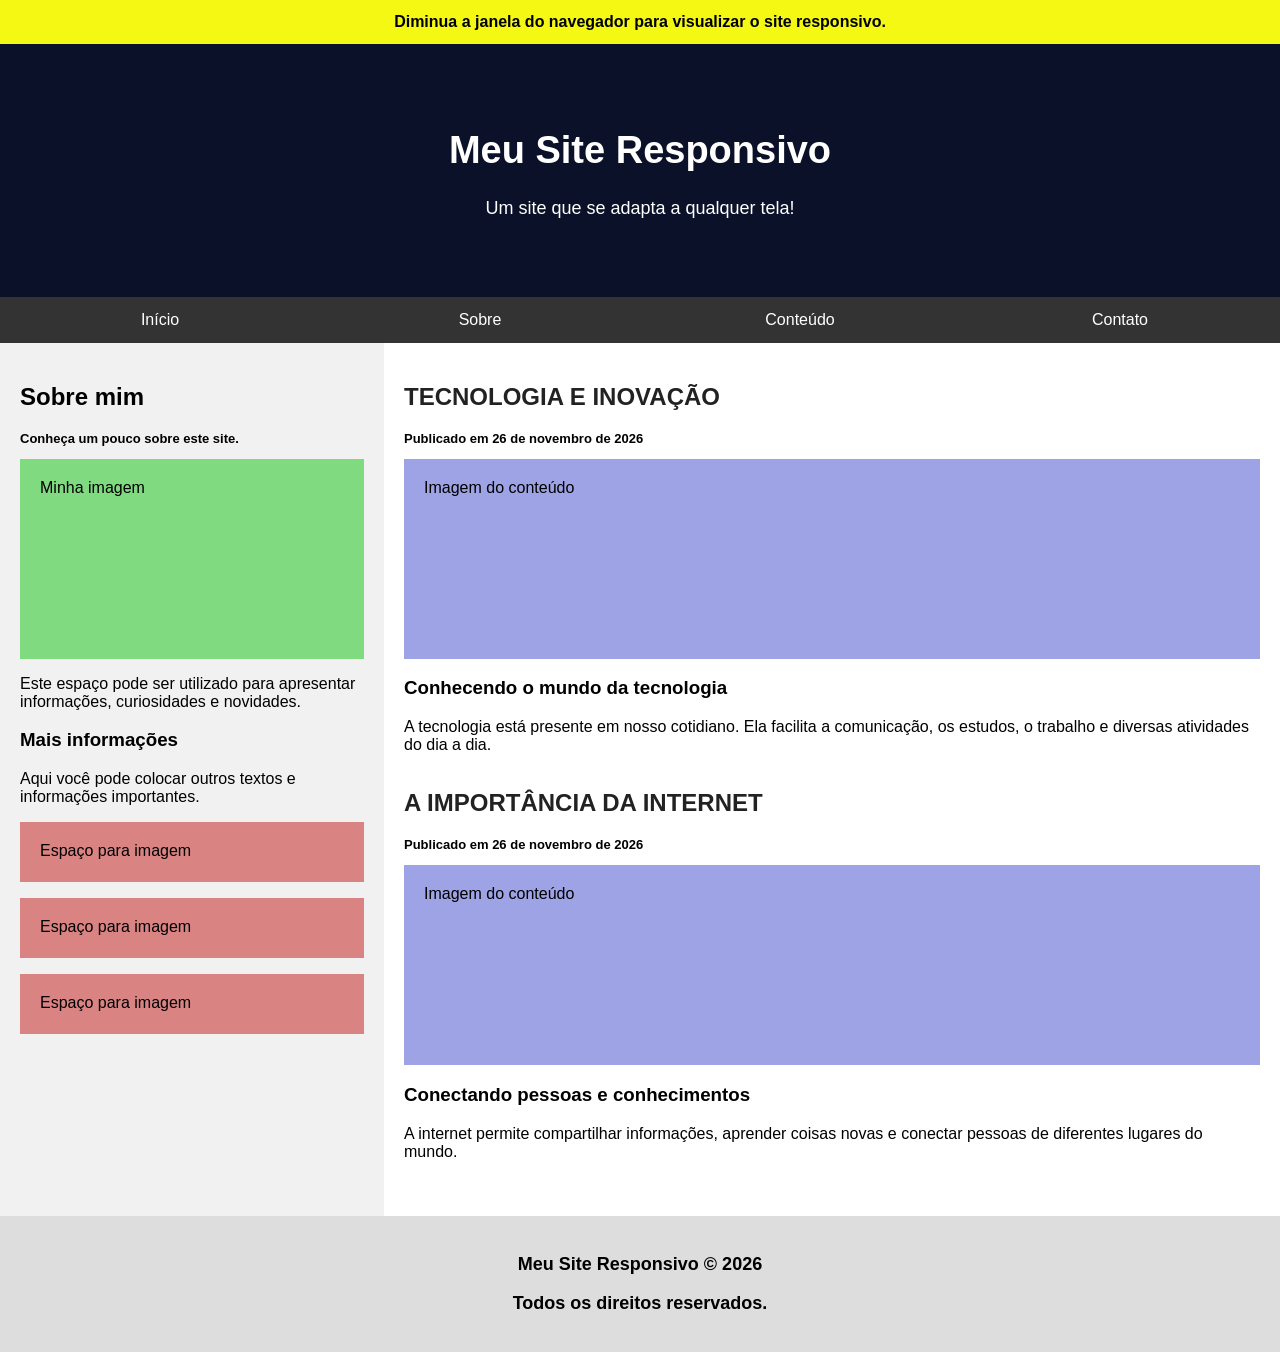
==== commit aae6407d: "Aula - 13" ====
--- a/index.html
+++ b/index.html
@@ -1,78 +1,143 @@
+
 <!DOCTYPE html>
-<html lang="pt-br">
+<html lang="pt-BR">
+
 <head>
     <meta charset="UTF-8">
-    <meta name="viewport" content="width=device-width, initial-scale=1.0">
-    <title>Estrutura Semântica do HTML</title>
+
+    <!-- Responsividade -->
+    <meta name="viewport" content="width=device-width, initial-scale=1">
+
+    <title>Meu Site Responsivo</title>
+
+    <link rel="stylesheet" href="css/styles.css">
 </head>
+
 <body>
-    <!-- Cababeçalho da página - esta linha é um comentário -->
-    <header>
-        <h1>Estrutura Semântica do HTML</h1>
+
+    <!-- AVISO -->
+    <div class="anotacao">
+        <p>Diminua a janela do navegador para visualizar o site responsivo.</p>
+    </div>
+
+    <!-- CABEÇALHO -->
+    <header class="cabecalho">
+
+        <h1>Meu Site Responsivo</h1>
+
+        <p>Um site que se adapta a qualquer tela!</p>
+
     </header>
-    <!--Conteúdo principal da página-->
-    <main>
-        <p>Meu diretório de arquivos</p>
-        <a href="/aula3/index.html">
-            <button
-                 style = "background-color:
-             #da9bdcf8;
-             width: 75px; height : 40px;
-             color: #F2F4FD;
-             border : 2px solid #F2F4FD;
-             border-radius:35px">Aula 3</button></a>
 
-          <a href="/aula4/index.html">
-            <button
-                 style = "background-color:
-             #da9bdcf8;
-             width: 75px; height : 40px;
-             color: #F2F4FD;
-             border : 2px solid #F2F4FD;
-             border-radius:35px">Aula 4</button></a>
+    <!-- MENU -->
+    <nav class="barra_nav">
 
-           <a href="/aula7/tabela.html">
-            <button
-                 style = "background-color:
-             #da9bdcf8;
-             width: 75px; height : 40px;
-             color: #F2F4FD;
-             border : 2px solid #F2F4FD;
-             border-radius:35px">Aula 7</button></a>
+        <a href="#inicio">Início</a>
 
-           <a href="./aula9/index.html">
-                <button
-                 style = "background-color:
-             #da9bdcf8;
-             width: 75px; height : 40px;
-             color: #F2F4FD;
-             border : 2px solid #F2F4FD;
-             border-radius:35px">Aula 9</button></a>
+        <a href="#sobre">Sobre</a>
 
-             <a href="./aula10/comportamento.html">
-                 <button
-                 style = "background-color:
-             #da9bdcf8;
-             width: 75px; height : 40px;
-             color: #F2F4FD;
-             border : 2px solid #F2F4FD;
-             border-radius:35px">Aula 10</button></a>
+        <a href="#conteudo">Conteúdo</a>
 
-              <a href="./aula14/css.html">
-                 <button
-                 style = "background-color:
-             #da9bdcf8;
-             width: 75px; height : 40px;
-             color: #F2F4FD;
-             border : 2px solid #F2F4FD;
-             border-radius:35px">Aula 14</button></a>
+        <a href="#contato">Contato</a>
 
+    </nav>
 
-    </main>
-    <!-- Rodapé da página esta linha é um comentário -->
-    <footer>
-        <p>&copy; 2026 TDS1. Sabrina Assencio</p>
-        <p>Todos os direitos </p>
+    <!-- CONTEÚDO EM COLUNAS -->
+    <div class="coluna" id="inicio">
+
+        <!-- LATERAL -->
+        <aside class="lateral" id="sobre">
+
+            <h2>Sobre mim</h2>
+
+            <p class="legenda">Conheça um pouco sobre este site.</p>
+
+            <div class="imagem_falsa">
+                Minha imagem
+            </div>
+
+            <p>
+                Este espaço pode ser utilizado para apresentar
+                informações, curiosidades e novidades.
+            </p>
+
+            <h3>Mais informações</h3>
+
+            <p>
+                Aqui você pode colocar outros textos
+                e informações importantes.
+            </p>
+
+            <div class="imagem_falsa2">
+                Espaço para imagem
+            </div>
+
+            <div class="imagem_falsa2">
+                Espaço para imagem
+            </div>
+
+            <div class="imagem_falsa2">
+                Espaço para imagem
+            </div>
+
+        </aside>
+
+        <!-- CONTEÚDO PRINCIPAL -->
+        <main class="principal" id="conteudo">
+
+            <article>
+
+                <h2>TECNOLOGIA E INOVAÇÃO</h2>
+
+                <p class="legenda">Publicado em 26 de novembro de 2026</p>
+
+                <div class="imagem_falsa3">
+                    Imagem do conteúdo
+                </div>
+
+                <h3>Conhecendo o mundo da tecnologia</h3>
+
+                <p>
+                    A tecnologia está presente em nosso cotidiano.
+                    Ela facilita a comunicação, os estudos,
+                    o trabalho e diversas atividades do dia a dia.
+                </p>
+
+            </article>
+
+            <article>
+
+                <h2>A IMPORTÂNCIA DA INTERNET</h2>
+
+                <p class="legenda">Publicado em 26 de novembro de 2026</p>
+
+                <div class="imagem_falsa3">
+                    Imagem do conteúdo
+                </div>
+
+                <h3>Conectando pessoas e conhecimentos</h3>
+
+                <p>
+                    A internet permite compartilhar informações,
+                    aprender coisas novas e conectar pessoas
+                    de diferentes lugares do mundo.
+                </p>
+
+            </article>
+
+        </main>
+
+    </div>
+
+    <!-- RODAPÉ -->
+    <footer class="rodape" id="contato">
+
+        <p>Meu Site Responsivo © 2026</p>
+
+        <p>Todos os direitos reservados.</p>
+
     </footer>
+
 </body>
-</html>+
+</html>
--- a/css/styles.css
+++ b/css/styles.css
@@ -0,0 +1,188 @@
+
+/* CONFIGURAÇÃO GERAL */
+
+* {
+    box-sizing: border-box;
+}
+
+body {
+    font-family: Arial, sans-serif;
+    margin: 0;
+}
+
+/* AVISO */
+
+.anotacao {
+    background-color: rgb(244, 248, 19);
+    padding: 5px;
+    text-align: center;
+    font-weight: bold;
+}
+
+.anotacao p {
+    margin: 8px 0;
+}
+
+/* CABEÇALHO */
+
+.cabecalho {
+    padding: 60px 20px;
+    text-align: center;
+    color: white;
+
+    background-color: #0a1128;
+
+    background-image: url(../imagem/banner_responsivo.png);
+
+    background-size: cover;
+    background-position: center;
+}
+
+.cabecalho h1 {
+    font-size: 38px;
+}
+
+.cabecalho p {
+    font-size: 18px;
+}
+
+/* MENU DE NAVEGAÇÃO */
+
+.barra_nav {
+    display: flex;
+    background-color: #333;
+}
+
+.barra_nav a {
+    color: white;
+    padding: 14px 20px;
+    text-decoration: none;
+    text-align: center;
+    flex: 1;
+}
+
+.barra_nav a:hover {
+    background-color: #ddd;
+    color: black;
+}
+
+.barra_nav a:focus-visible {
+    outline: 3px solid #f68e36;
+    outline-offset: -3px;
+}
+
+/* COLUNAS */
+
+.coluna {
+    display: flex;
+    flex-wrap: wrap;
+}
+
+/* LATERAL */
+
+.lateral {
+    flex: 30%;
+    background-color: #f1f1f1;
+    padding: 20px;
+}
+
+/* CONTEÚDO PRINCIPAL */
+
+.principal {
+    flex: 70%;
+    background-color: white;
+    padding: 20px;
+}
+
+article {
+    margin-bottom: 35px;
+}
+
+article h2 {
+    color: #222;
+}
+
+.legenda {
+    font-size: 13px;
+    font-weight: bold;
+}
+
+/* IMAGENS */
+
+.imagem_falsa {
+    background-color: #0ec40e7e;
+    width: 100%;
+    height: 200px;
+    padding: 20px;
+    margin-bottom: 15px;
+}
+
+.imagem_falsa2 {
+    background-color: #c7313191;
+    width: 100%;
+    height: 60px;
+    padding: 20px;
+    margin-bottom: 16px;
+}
+
+.imagem_falsa3 {
+    background-color: #313bc777;
+    width: 100%;
+    height: 200px;
+    padding: 20px;
+    margin-bottom: 15px;
+}
+
+/* RODAPÉ */
+
+.rodape {
+    padding: 20px;
+    text-align: center;
+    background-color: #ddd;
+    font-size: 18px;
+    font-weight: bold;
+}
+
+/* RESPONSIVIDADE */
+
+/* TABLETS E CELULARES */
+
+@media screen and (max-width: 768px) {
+
+    .coluna {
+        flex-direction: column;
+    }
+
+}
+
+/* CELULARES */
+
+@media screen and (max-width: 500px) {
+
+    .barra_nav {
+        flex-direction: column;
+    }
+
+    .cabecalho {
+        background-image: url(../imagem/banner_celular_420x250.png);
+    }
+
+    .cabecalho h1 {
+        font-size: 28px;
+    }
+
+    .cabecalho p {
+        font-size: 16px;
+    }
+
+}
+
+/* CELULARES PEQUENOS */
+
+@media screen and (max-width: 400px) {
+
+    .cabecalho h1 {
+        font-size: 23px;
+    }
+
+}
